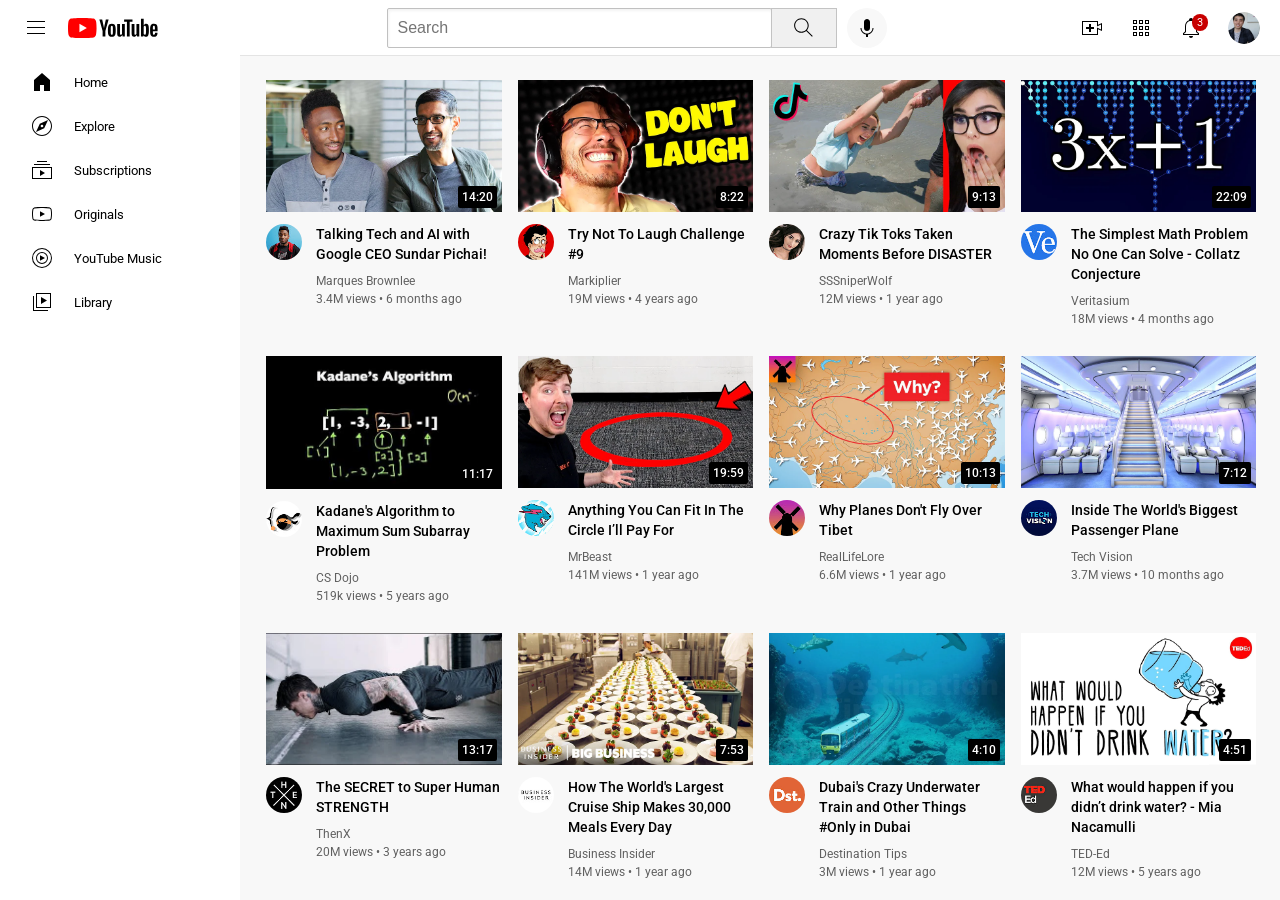
==== index.html @ a52d41bd "Rename youtube.html to index.html" ====
<!DOCTYPE html>
<html>
  <head>
    <title>
      Youtube.com Clone
    </title>

    <link rel="preconnect" href="https://fonts.googleapis.com">
    <link rel="preconnect" href="https://fonts.gstatic.com" crossorigin>
    <link href="https://fonts.googleapis.com/css2?family=Montserrat:ital,wght@0,100..900;1,100..900&family=Roboto:ital,wght@0,100..900;1,100..900&display=swap" rel="stylesheet">

    <link rel="stylesheet" href="styles/general.css">
    <link rel="stylesheet" href="styles/header.css">
    <link rel="stylesheet" href="styles/video.css">
    <link rel="stylesheet" href="styles/sidebar.css">
  </head>
  <body>
    <header class="header">
      <div class="left-section">
        <img class="hamburger-menu" src="icons/hamburger-menu.svg">
        <img class="youtube-logo" src="icons/youtube-logo.svg">
      </div>
      <div class="middle-section">
        <input class="search-bar" type="text" placeholder="Search">
        <button class="search-button">
          <img class="search-icon" src="icons/search.svg">
          <div class="tooltip" >Search</div>
        </button>
        <!--Test comment-->
        <button class="voice-search-button">
          <img class="voice-search-icon" src="icons/voice-search-icon.svg">
          <div class="tooltip" >Search with your voice</div>
        </button>
      </div>
      <div class="right-section">
        <div class="upload-icon-container">
          <img class="upload-icon" src="icons/upload.svg">
          <div class="tooltip">Create</div>
        </div>
        <div class="youtube-apps-container">
          <img class="youtube-apps-icon" src="icons/youtube-apps.svg">
          <div class="tooltip">YouTube apps</div>
        </div>
        <div class="notifications-icon-container">
         <img class="notifications-icon" src="icons/notifications.svg" >
         <div class="notifications-count">3</div>
         <div class="tooltip">Notifications</div>
        </div>
        <img class="current-user-picture" src="channel-pictures/my-channel.jpeg">
      </div>
    </header>

    <nav class="sidebar">
      <div class="sidebar-link">
        <img src="icons/home.svg">
        <div>Home</div>
      </div>
      <div class="sidebar-link">
        <img src="icons/explore.svg">
        <div>Explore</div>
      </div>
      <div class="sidebar-link">
      <img src="icons/subscriptions.svg">
        <div>Subscriptions</div>
      </div>
      <div class="sidebar-link">
        <img src="icons/originals.svg">
        <div>Originals</div>
      </div>
      <div class="sidebar-link">
        <img src="icons/youtube-music.svg">
        <div>YouTube Music</div>
      </div>
      <div class="sidebar-link">
        <img src="icons/library.svg">
        <div>Library</div>
      </div>
    </nav>

    <main>
      <section class="video-grid">
        <div class="video-preview">
          <div class= "thumbnail-row">
            <a class="thumbnail-link-container" href="https://www.youtube.com/watch?v=n2RNcPRtAiY" target="_blank">
              <img class="thumbnail" src="thumbnails/thumbnail-1.webp">
              <div class="video-time">
                14:20
              </div>
            </a>
          </div>
          <div class="video-info-grid">
            <div class="channel-picture">
              <div class="profile-pic-container">
                <a class="profile-pic-link" href="https://www.youtube.com/c/mkbhd" target="_blank">
                  <img class="profile-pic"src="channel-pictures/channel-1.jpeg">
                </a>
                <div class="channel-tooltip">
                  <img class="channel-tooltip-profile-pic" src="channel-pictures/channel-1.jpeg">
                  <div class="channel-tooltip-text">
                    <p class="title-tooltip-text">Marques Brownlee</p>
                    <p class="info-tooltip-text">15M subscribers</p>
                  </div>
                </div>
              </div>
            </div>
            <div class="video-info">
              <a class="video-title-link" href="https://www.youtube.com/watch?v=n2RNcPRtAiY" target="_blank">
                <p class="video-title">
                  Talking Tech and AI with Google CEO Sundar Pichai!
                </p>
              </a>
              <p class="video-author">
              Marques Brownlee
              </p>

              <p class= "video-stats">
                3.4M views &#x2022; 6 months ago 
              </p>    
            </div>
          </div>
        </div>


        <div class="video-preview">
          <div class="thumbnail-row">
            <a class="thumbnail-link-container" href="https://www.youtube.com/watch?v=mP0RAo9SKZk" target="_blank">
              <img class="thumbnail" src="thumbnails/thumbnail-mkp.webp">
              <div class="video-time">
                8:22
              </div>
            </a>
          </div>
          <div class="video-info-grid">
            <div class="channel-picture">
              <div class="profile-pic-container">
                <a class="profile-pic-link" href="https://www.youtube.com/c/markiplier" target="_blank">
                  <img class="profile-pic" src="channel-pictures/channel-2.jpeg">
                </a>
                <div class="channel-tooltip">
                  <img class="channel-tooltip-profile-pic" src="channel-pictures/channel-2.jpeg">
                  <div class="channel-tooltip-text">
                    <p class="title-tooltip-text">Markiplier</p>
                    <p class="info-tooltip-text">38.5M subscribers</p>
                  </div>
                </div>
              </div>
            </div>
            <div class="video-info">
              <a class="video-title-link" href="https://www.youtube.com/watch?v=mP0RAo9SKZk" target=_blank>
                <p class="video-title">
                  Try Not To Laugh Challenge #9
                </p>
              </a>
              <p class="video-author">
              Markiplier
              </p>
              <p class= "video-stats">
              19M views &#x2022; 4 years ago 
              </p>
            </div>
          </div>
        </div>

        <div class="video-preview">
          <div class= "thumbnail-row">
            <a class="thumbnail-link-container" href="https://www.youtube.com/watch?v=FgjPQQeTh1w" target="_blank">
              <img class="thumbnail" src="thumbnails/thumbnail-3.webp">
              <div class="video-time">
                9:13
              </div>
            </a>
          </div>
          <div class="video-info-grid">
            <div class="channel-picture">
              <div class="profile-pic-container">
                <a class="profile-pic-link" href="https://www.youtube.com/user/SSSniperWolf" target="_blank">
                  <img class="profile-pic"src="channel-pictures/channel-3.jpeg">
                </a>
                <div class="channel-tooltip">
                  <img class="channel-tooltip-profile-pic" src="channel-pictures/channel-3.jpeg">
                  <div class="channel-tooltip-text">
                    <p class="title-tooltip-text">SSSniperWolf</p>
                    <p class="info-tooltip-text">35M subscribers</p>
                  </div>
                </div>
              </div>
            </div>
            <div class="video-info">
              <a class="video-title-link" href="https://www.youtube.com/watch?v=FgjPQQeTh1w" target="_blank">
                <p class="video-title">
                  Crazy Tik Toks Taken Moments Before DISASTER
                </p>
              </a>
              <p class="video-author">
              SSSniperWolf 
              </p>

              <p class= "video-stats">
                12M views &#x2022; 1 year ago 
              </p>    
            </div>
          </div>
        </div>


        <div class="video-preview">
          <div class="thumbnail-row">
            <a class="thumbnail-link-container" href="https://www.youtube.com/watch?v=094y1Z2wpJg" target="_blank">
              <img class="thumbnail" src="thumbnails/thumbnail-4.webp">
              <div class="video-time">
              22:09
              </div>
            </a>
          </div>
          <div class="video-info-grid">
            <div class="channel-picture">
              <div class="profile-pic-container">
                <a class="profile-pic-link" href="https://www.youtube.com/c/veritasium" target="_blank">
                  <img class="profile-pic" src="channel-pictures/channel-4.jpeg">
                </a>
                <div class="channel-tooltip">
                  <img class="channel-tooltip-profile-pic" src="channel-pictures/channel-4.jpeg">
                  <div class="channel-tooltip-text">
                    <p class="title-tooltip-text">Veritasium</p>
                    <p class="info-tooltip-text">20.5M subscribers</p>
                  </div>
                </div>
              </div>
            </div>
            <div class="video-info">
              <a class="video-title-link" href="https://www.youtube.com/watch?v=094y1Z2wpJg" target="_blank">
                <p class="video-title">
                The Simplest Math Problem No One Can Solve - Collatz Conjecture
                </p>
              </a>
              <p class="video-author">
              Veritasium
              </p>
              <p class= "video-stats">
                18M views &#x2022; 4 months ago 
              </p>
            </div>
          </div>
        </div>

        <div class="video-preview">
          <div class= "thumbnail-row">
            <a class="thumbnail-link-container" href="https://www.youtube.com/watch?v=86CQq3pKSUw" target="_blank">
              <img class="thumbnail" src="thumbnails/thumbnail-5.webp">
              <div class="video-time">
                11:17
              </div>
            </a>
          </div>
          <div class="video-info-grid">
            <div class="channel-picture">
              <div class="profile-pic-container">
                <a class="profile-pic-link" href="https://www.youtube.com/c/CSDojo" target="_blank">
                  <img class="profile-pic" src="channel-pictures/channel-5.jpeg">
                </a>
                <div class="channel-tooltip">
                  <img class="channel-tooltip-profile-pic" src="channel-pictures/channel-5.jpeg">
                  <div class="channel-tooltip-text">
                    <p class="title-tooltip-text">CS Dojo</p>
                    <p class="info-tooltip-text">1.95M subscribers</p>
                  </div>
                </div>
              </div>
            </div>
            <div class="video-info">
              <a class="video-title-link" href="https://www.youtube.com/watch?v=86CQq3pKSUw" target="_blank">
                <p class="video-title">
                  Kadane's Algorithm to Maximum Sum Subarray Problem
                </p>
              </a>
              <p class="video-author">
                CS Dojo
              </p>

              <p class= "video-stats">
                519k views &#x2022; 5 years ago 
              </p>    
            </div>
          </div>
        </div>


        <div class="video-preview">
          <div class="thumbnail-row">
            <a class="thumbnail-link-container" href="https://www.youtube.com/watch?v=yXWw0_UfSFg" target="_blank">
              <img class="thumbnail" src="thumbnails/thumbnail-6.webp">
              <div class="video-time">
                19:59
              </div>
            </a>
          </div>
          <div class="video-info-grid">
            <div class="channel-picture">
              <div class="profile-pic-container">
                <a class="profile-pic-link" href="https://www.youtube.com/channel/UCX6OQ3DkcsbYNE6H8uQQuVA" target="_blank">
                  <img class="profile-pic" src="channel-pictures/channel-6.jpeg">
                </a>
                <div class="channel-tooltip">
                  <img class="channel-tooltip-profile-pic" src="channel-pictures/channel-6.jpeg">
                  <div class="channel-tooltip-text">
                    <p class="title-tooltip-text">MrBeast</p>
                    <p class="info-tooltip-text">473M subscribers</p>
                  </div>
                </div>
              </div>
            </div>
            <div class="video-info">
              <a class="video-title-link" href="https://www.youtube.com/watch?v=yXWw0_UfSFg" target="_blank">
                <p class="video-title">
                  Anything You Can Fit In The Circle I’ll Pay For
                </p>
              </a>
              <p class="video-author">
                MrBeast
              <p class= "video-stats">
                141M views &#x2022; 1 year ago 
              </p>
            </div>
          </div>
        </div>

        <div class="video-preview">
          <div class="thumbnail-row">
            <a class="thumbnail-link-container" href="https://www.youtube.com/watch?v=fNVa1qMbF9Y" target="_blank">
              <img class="thumbnail" src="thumbnails/thumbnail-7.webp">
              <div class="video-time">
                10:13
              </div>
            </a>
          </div>
          <div class="video-info-grid">
            <div class="channel-picture">
              <div class="profile-pic-container">
                <a class="profile-pic-link" href="https://www.youtube.com/channel/UCP5tjEmvPItGyLhmjdwP7Ww" target="_blank">
                  <img class="profile-pic" src="channel-pictures/channel-7.jpeg">
                </a>
                <div class="channel-tooltip">
                  <img class="channel-tooltip-profile-pic" src="channel-pictures/channel-7.jpeg">
                  <div class="channel-tooltip-text">
                    <p class="title-tooltip-text">RealLifeLore</p>
                    <p class="info-tooltip-text">7.92M subscribers</p>
                  </div>
                </div>
              </div>
            </div>
            <div class="video-info">
              <a class="video-title-link" href="https://www.youtube.com/watch?v=fNVa1qMbF9Y" target="_blank">
                <p class="video-title">
                  Why Planes Don't Fly Over Tibet
                </p>
              </a>
              <p class="video-author">
                RealLifeLore
              <p class= "video-stats">
                6.6M views &#x2022; 1 year ago 
              </p>
            </div>
          </div>
        </div>

        <div class="video-preview">
          <div class="thumbnail-row">
            <a class="thumbnail-link-container" href="https://www.youtube.com/watch?v=lFm4EM1juls" target="_blank">
              <img class="thumbnail" src="thumbnails/thumbnail-8.webp">
              <div class="video-time">
                7:12
              </div>
            </a>
          </div>
          <div class="video-info-grid">
            <div class="channel-picture">
              <div class="profile-pic-container">
                <a class="profile-pic-link" href="https://www.youtube.com/channel/UCHAK6CyegY22Zj2GWrcaIxg" target="_blank">
                  <img class="profile-pic" src="channel-pictures/channel-8.jpeg">
                </a>
                <div class="channel-tooltip">
                  <img class="channel-tooltip-profile-pic" src="channel-pictures/channel-8.jpeg">
                  <div class="channel-tooltip-text">
                    <p class="title-tooltip-text">Tech Vision</p>
                    <p class="info-tooltip-text">845k subscribers</p>
                  </div>
                </div>
              </div>
            </div>
            <div class="video-info">
              <a class="video-title-link" href="https://www.youtube.com/watch?v=lFm4EM1juls" target="_blank">
                <p class="video-title">
                  Inside The World's Biggest Passenger Plane
                </p>
              </a>
              <p class="video-author">
                Tech Vision
              <p class= "video-stats">
                3.7M views &#x2022; 10 months ago 
              </p>
            </div>
          </div>
        </div>

        <div class="video-preview">
          <div class="thumbnail-row">
            <a class="thumbnail-link-container" href="https://www.youtube.com/watch?v=ixmxOlcrlUc" target="_blank">
              <img class="thumbnail" src="thumbnails/thumbnail-9.webp">
              <div class="video-time">
                13:17
              </div>
            </a>
          </div>
          <div class="video-info-grid">
            <div class="channel-picture">
              <div class="profile-pic-container">
                <a class="profile-pic-link" href="https://www.youtube.com/c/OFFICIALTHENXSTUDIOS" target="_blank">
                  <img class="profile-pic" src="channel-pictures/channel-9.jpeg">
                </a>
                <div class="channel-tooltip">
                  <img class="channel-tooltip-profile-pic" src="channel-pictures/channel-9.jpeg">
                  <div class="channel-tooltip-text">
                    <p class="title-tooltip-text">ThenX</p>
                    <p class="info-tooltip-text">7.83M subscribers</p>
                  </div>
                </div>
              </div>
            </div>
            <div class="video-info">
              <a class="video-title-link" href="https://www.youtube.com/watch?v=ixmxOlcrlUc" target="_blank">
                <p class="video-title">
                  The SECRET to Super Human STRENGTH
                </p>
              </a>
              <p class="video-author">
                ThenX
              <p class= "video-stats">
                20M views &#x2022; 3 years ago 
              </p>
            </div>
          </div>
        </div>

        <div class="video-preview">
          <div class="thumbnail-row">
            <a class="thumbnail-link-container" href="https://www.youtube.com/watch?v=R2vXbFp5C9o" target="_blank">
              <img class="thumbnail" src="thumbnails/thumbnail-10.webp">
              <div class="video-time">
                7:53
              </div>
            </a>
          </div>
          <div class="video-info-grid">
            <div class="channel-picture">
              <div class="profile-pic-container">
                <a class="profile-pic-link" href="https://www.youtube.com/user/businessinsider" target="_blank">
                  <img class="profile-pic" src="channel-pictures/channel-10.jpeg">
                </a>
                <div class="channel-tooltip">
                  <img class="channel-tooltip-profile-pic" src="channel-pictures/channel-10.jpeg">
                  <div class="channel-tooltip-text">
                    <p class="title-tooltip-text">Business Insider</p>
                    <p class="info-tooltip-text">10.5M subscribers</p>
                  </div>
                </div>
              </div>
            </div>
            <div class="video-info">
              <a class="video-title-link" href="https://www.youtube.com/watch?v=R2vXbFp5C9o" target="_blank">
                <p class="video-title">
                  How The World's Largest Cruise Ship Makes 30,000 Meals Every Day
                </p>
              </a>
              <p class="video-author">
                Business Insider
              <p class= "video-stats">
                14M views &#x2022; 1 year ago 
              </p>
            </div>
          </div>
        </div>

        <div class="video-preview">
          <div class="thumbnail-row">
            <a class="thumbnail-link-container" href="https://www.youtube.com/watch?v=0nZuYyXET3s" target="_blank">
              <img class="thumbnail" src="thumbnails/thumbnail-11.webp">
              <div class="video-time">
                4:10
              </div>
            </a>
          </div>
          <div class="video-info-grid">
            <div class="channel-picture">
              <div class="profile-pic-container">
                <a class="profile-pic-link" href="https://www.youtube.com/c/Destinationtips" target="_blank">
                  <img class="profile-pic" src="channel-pictures/channel-11.jpeg">
                </a>
                <div class="channel-tooltip">
                  <img class="channel-tooltip-profile-pic" src="channel-pictures/channel-11.jpeg">
                  <div class="channel-tooltip-text">
                    <p class="title-tooltip-text">Destination Tips</p>
                    <p class="info-tooltip-text">281k subscribers</p>
                  </div>
                </div>
              </div>
            </div>
            <div class="video-info">
              <a class="video-title-link" href="https://www.youtube.com/watch?v=0nZuYyXET3s" target="_blank">
                <p class="video-title">
                  Dubai's Crazy Underwater Train and Other Things #Only in Dubai
                </p>
              </a>
              <p class="video-author">
                Destination Tips
              <p class= "video-stats">
                3M views &#x2022; 1 year ago 
              </p>
            </div>
          </div>
        </div>

        <div class="video-preview">
          <div class="thumbnail-row">
            <a class="thumbnail-link-container" href="https://www.youtube.com/watch?v=9iMGFqMmUFs" target="_blank">
              <img class="thumbnail" src="thumbnails/thumbnail-12.webp">
              <div class="video-time">
                4:51
              </div>
            </a>
          </div>
          <div class="video-info-grid">
            <div class="channel-picture">
              <div class="profile-pic-container">
                <a class="profile-pic-link" href="https://www.youtube.com/teded" target="_blank">
                  <img class="profile-pic" src="channel-pictures/channel-12.jpeg">
                </a>
                <div class="channel-tooltip">
                  <img class="channel-tooltip-profile-pic" src="channel-pictures/channel-12.jpeg">
                  <div class="channel-tooltip-text">
                    <p class="title-tooltip-text">TED-Ed</p>
                    <p class="info-tooltip-text">22.5M subscribers</p>
                  </div>
                </div>
              </div>
            </div>
            <div class="video-info">
              <a class="video-title-link" href="https://www.youtube.com/watch?v=9iMGFqMmUFs" target="_blank">
                <p class="video-title">
                  What would happen if you didn’t drink water? - Mia Nacamulli
                </p>
              </a>
              <p class="video-author">
                TED-Ed
              <p class= "video-stats">
                12M views &#x2022; 5 years ago 
              </p>
            </div>
          </div>
        </div>
      </section>
    </main>
  </body>
</html>
---- styles/general.css ----
p {
  margin-top: 0px;
  margin-bottom: 0px;
}

body {
  margin: 0px;
  padding-top: 80px; 
  padding-left: 96px;
  padding-right: 24px;
  background-color: rgb(248, 248, 248);
  font-family: roboto, arial;
  color: black;
}
---- styles/header.css ----
.header {
  height: 55px;
  position: fixed;
  top: 0px;
  left: 0px;
  right: 0px;
  background-color: white;
  display: flex;
  flex-direction: row;
  justify-content: space-between;
  border-bottom-width: 1px;
  border-bottom-style: solid;
  border-bottom-color: rgb(228, 228, 228);
  z-index: 100;
}

.left-section {
  align-items: center;
  display: flex;
}

.middle-section {
  flex: 1;
  margin-left: 70px;
  margin-right: 35px;
  max-width: 500px;
  display: flex;
  align-items: center;
}

.right-section {
  width: 180px;
  display: flex;
  align-items: center;
  justify-content: space-between;
  margin: 0px 20px 0px 0px;
  flex-shrink: 0;
}

.upload-icon {
  height: 24px;
}

.youtube-apps-icon {
  height: 24px;
}

.notifications-icon {
  height: 24px;
}

.notifications-count {
  position: absolute;
  top: -2px;
  right: -5px;
  background-color: rgb(200, 0, 0);
  color: white;
  font-family: roboto, arial;
  font-size: 11px;
  padding: 2px 5px 2px 5px; 
  border-radius: 10px;
}

.current-user-picture {
  height: 32px;
  border-radius: 16px;
}

.hamburger-menu {
  height: 24px;
  margin: 0px 20px 0px 24px
}

.youtube-logo {
  height: 20px;
}

.search-bar {
  flex: 1;
  height: 38px;
  padding: 0px 0px 0px 10px;
  font-size: 16px;
  border-radius: 2px;
  border: 1px solid rgb(192, 192, 192);
  box-shadow: inset 1px 2px 3px rgba(0, 0, 0, 0.05);
  width: 0px;
}

.search-bar::placeholder {
  font-size: 16px;
}

.search-button {
  height: 40px;
  width: 66px;
  background-color: rgb(240, 240, 240);
  border-style: solid;
  border-width: 1px;
  border-color: rgb(195, 195, 195);
  margin: 0px 10px 0px -1px;
}

.search-button,
.voice-search-button,
.upload-icon-container,
.youtube-apps-container,
.notifications-icon-container {
  position: relative;
  display: flex;
  justify-content: center;
  align-items: center;
}

.search-button .tooltip,
.voice-search-button .tooltip,
.upload-icon-container .tooltip,
.youtube-apps-container .tooltip,
.notifications-icon-container .tooltip {
  position: absolute;
  background-color: gray;
  color: white;
  padding: 5px 8px 5px 8px;
  border-radius: 2px;
  font-size: 12px;
  bottom: -30px;
  opacity: 0;
  transition: opacity .15s;
  pointer-events: none;
  white-space: nowrap;
}

.search-button:hover .tooltip,
.voice-search-button:hover .tooltip,
.upload-icon-container:hover .tooltip,
.youtube-apps-container:hover .tooltip, 
.notifications-icon-container:hover .tooltip {
  opacity: 1;
}

.search-icon {
  height: 25px;
  margin: 0px 0px 0px 0px;
}

.voice-search-button {
  height: 40px;
  width: 40px;
  border-radius: 20px;
  border-style: none;
  background-color: rgb(248, 248, 248);
}

.voice-search-icon {
  height: 24px;
  margin: 0px 0px 0px 0px;
}
---- styles/video.css ----
.thumbnail {
        width: 100%;
      }

      .video-title {
        margin-top: 0px;
        font-size: 14px;
        font-weight: 500;
        line-height: 20px;
        margin-bottom: 10px;
      }

      .video-title-link {
        font-size: 14px;
        font-weight: 500;
        line-height: 20px;
        text-decoration: none;
        color: black;
      }

      .video-info-grid {
        display: grid;
        grid-template-columns: 50px 1fr; 
      }

      .profile-pic-container {
        display:inline-block;
        position: relative;
        border-radius: 25px;
      }

      .profile-pic {
        width: 36px;
        border-radius: 50px;
        cursor: pointer;
      }

      .profile-pic-container:hover .channel-tooltip {
        opacity: 1;
        transition: opacity 0.2s;
      }

      .channel-tooltip-profile-pic {
        height: 50px;
        border-radius: 25px;
        margin: 0px 8px 0px 10px;
      }

      .channel-tooltip {
        position: absolute;
        opacity: 0;
        background-color: white;
        display: flex;
        align-items: center;
        border-radius: 7px;
        padding: 12px 17px 12px 0px;
        box-shadow: 0px 0px 9px rgb(181, 181, 181);
        pointer-events: none;
        z-index: 2;
      }

      .channel-tooltip-text {
        white-space: nowrap;
      }

      .title-tooltip-text {
        font-weight: bold;
        margin-bottom: 5px;
      }

      .info-tooltip-text {
        color: gray;
        font-size: 14px;
      }

      .thumbnail-row {
        margin-bottom: 8px;
        position: relative;
      }

      .video-author,
      .video-stats {
        font-size: 12px;
        color: rgb(96, 96, 96);
      }

      .video-author {
        margin-bottom: 4px;
      }

      .video-grid {
        display: grid;
        grid-template-columns: 1fr 1fr 1fr;
        column-gap: 16px;
        row-gap: 30px;
      }

      @media (max-width: 750px) {
        .video-grid {
          grid-template-columns: 1fr 1fr;
        }
      }

      @media (min-width: 751) and (max-width: 999px) {
        .video-grid {
          grid-template-columns: 1fr 1fr 1fr;
        }
      }

      @media (min-width: 1000px) {
        .video-grid {
          grid-template-columns: 1fr 1fr 1fr 1fr;
        }
        .video-title {
          font-size: 14px;
          line-height: 20px;
        }

        .video-author,
        .video-stats {
          font-size: 12px;
        }
      }

      .video-time {
        background-color: black;
        color: white;
        position: absolute;
        bottom: 8px;
        right: 5px;
        font-size: 12px;
        font-weight: 500;
        padding: 4px;
        border-radius: 2px;
      }
---- styles/sidebar.css ----
@media (max-width: 1200px) {
  .sidebar {
  position: fixed;
  left: 0px;
  bottom: 0px;
  top: 55px;
  width: 72px;
  background-color: white;
  z-index: 200;
  padding-top: 5px;
}

.sidebar-link {
  height: 74px;
  display: flex;
  justify-content: center;
  align-items: center;
  flex-direction: column;
}

.sidebar-link:hover {
  background-color: rgb(235, 235, 235);
  cursor: pointer;
}

.sidebar-link img {
  height: 24px;
  margin-bottom: 4px;
}

.sidebar-link div {
  font-size: 10px;
}
}

@media (min-width: 1201px) {
  .sidebar {
  position: fixed;
  left: 0px;
  bottom: 0px;
  top: 55px;
  width: 240px;
  background-color: white;
  z-index: 200;
  padding-top: 5px;
}

.sidebar-link {
  height: 44px;
  background-color: white;
  display: flex;
  justify-content: left;
  align-items: center;
  flex-direction: row;
}

.sidebar-link:hover {
  background-color: rgb(235, 235, 235);
  cursor: pointer;
}

.sidebar-link img {
  height: 24px;
  margin-bottom: 4px;
  margin-top: 4px;
  margin-right: 20px;
  align-items: center;
  margin-left: 30px;
}

.sidebar-link div {
  font-size: 13px;
}

.video-grid {
  margin-left: 170px;
}
}
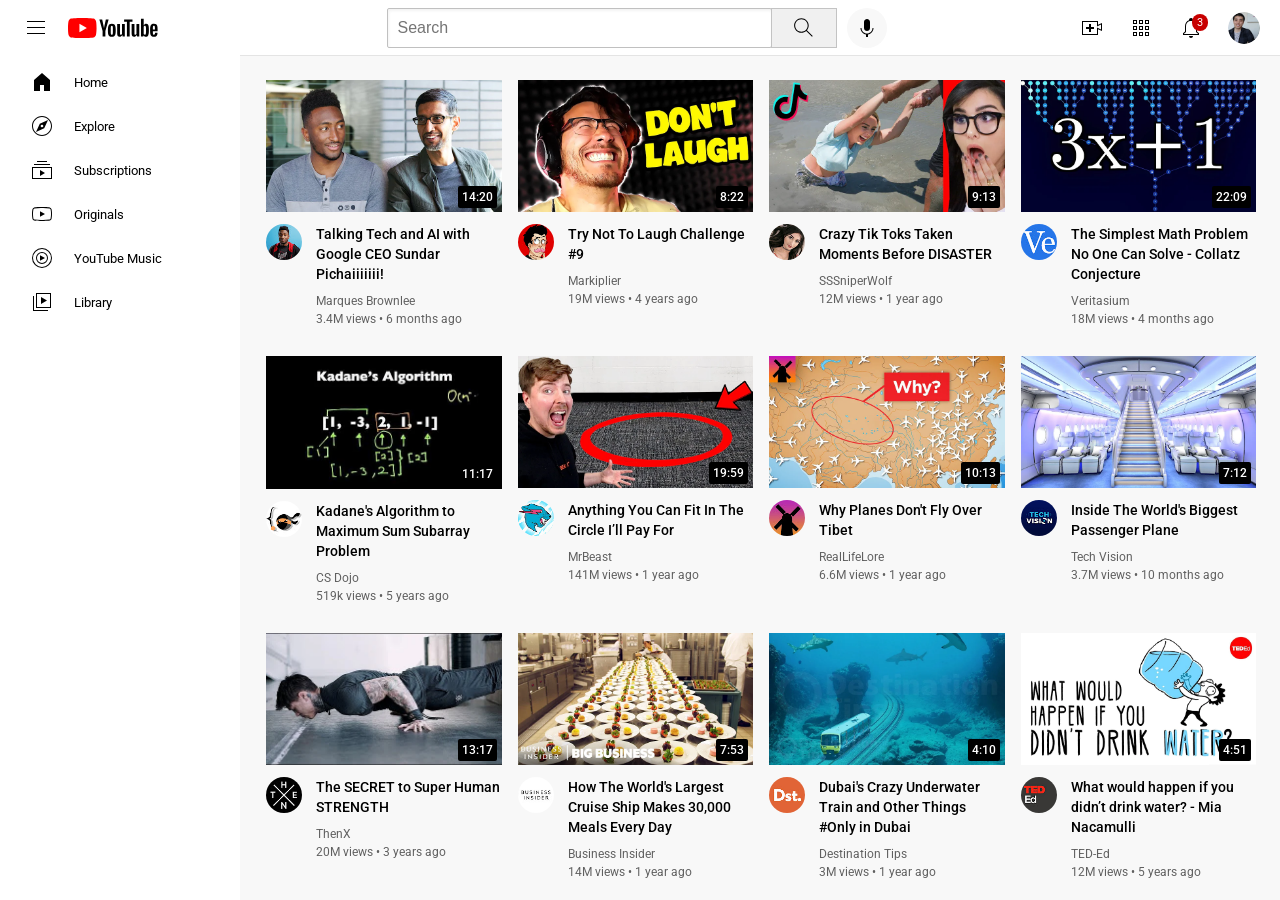
==== commit 91ae2aea: "Add files via upload" ====
--- a/index.html
+++ b/index.html
@@ -24,12 +24,12 @@
         <input class="search-bar" type="text" placeholder="Search">
         <button class="search-button">
           <img class="search-icon" src="icons/search.svg">
-          <div class="tooltip" >Search</div>
+          <div class="tooltip">Search</div>
         </button>
         <!--Test comment-->
         <button class="voice-search-button">
           <img class="voice-search-icon" src="icons/voice-search-icon.svg">
-          <div class="tooltip" >Search with your voice</div>
+          <div class="tooltip">Search with your voice</div>
         </button>
       </div>
       <div class="right-section">
@@ -106,7 +106,7 @@
             <div class="video-info">
               <a class="video-title-link" href="https://www.youtube.com/watch?v=n2RNcPRtAiY" target="_blank">
                 <p class="video-title">
-                  Talking Tech and AI with Google CEO Sundar Pichai!
+                  Talking Tech and AI with Google CEO Sundar Pichaiiiiiii!
                 </p>
               </a>
               <p class="video-author">
@@ -560,4 +560,4 @@
       </section>
     </main>
   </body>
-</html>
+</html>
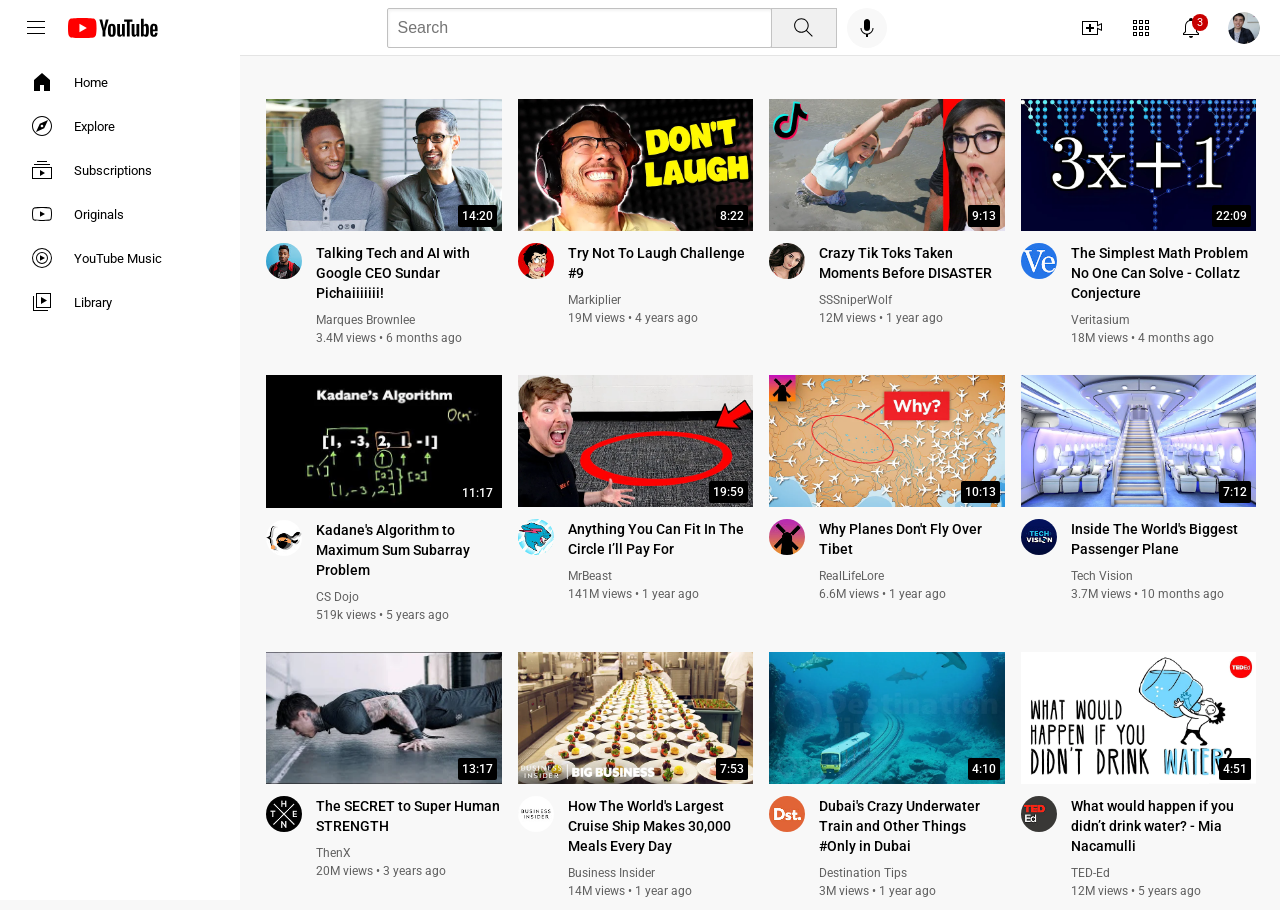
==== commit ac339646: "Add files via upload" ====
--- a/index.html
+++ b/index.html
@@ -78,6 +78,9 @@
     </nav>
 
     <main>
+      <a href="https://jpsolisc.github.io/YouTube-clone-website/youtube-link-test.html" target="blank">
+        Link
+      </a>
       <section class="video-grid">
         <div class="video-preview">
           <div class= "thumbnail-row">
